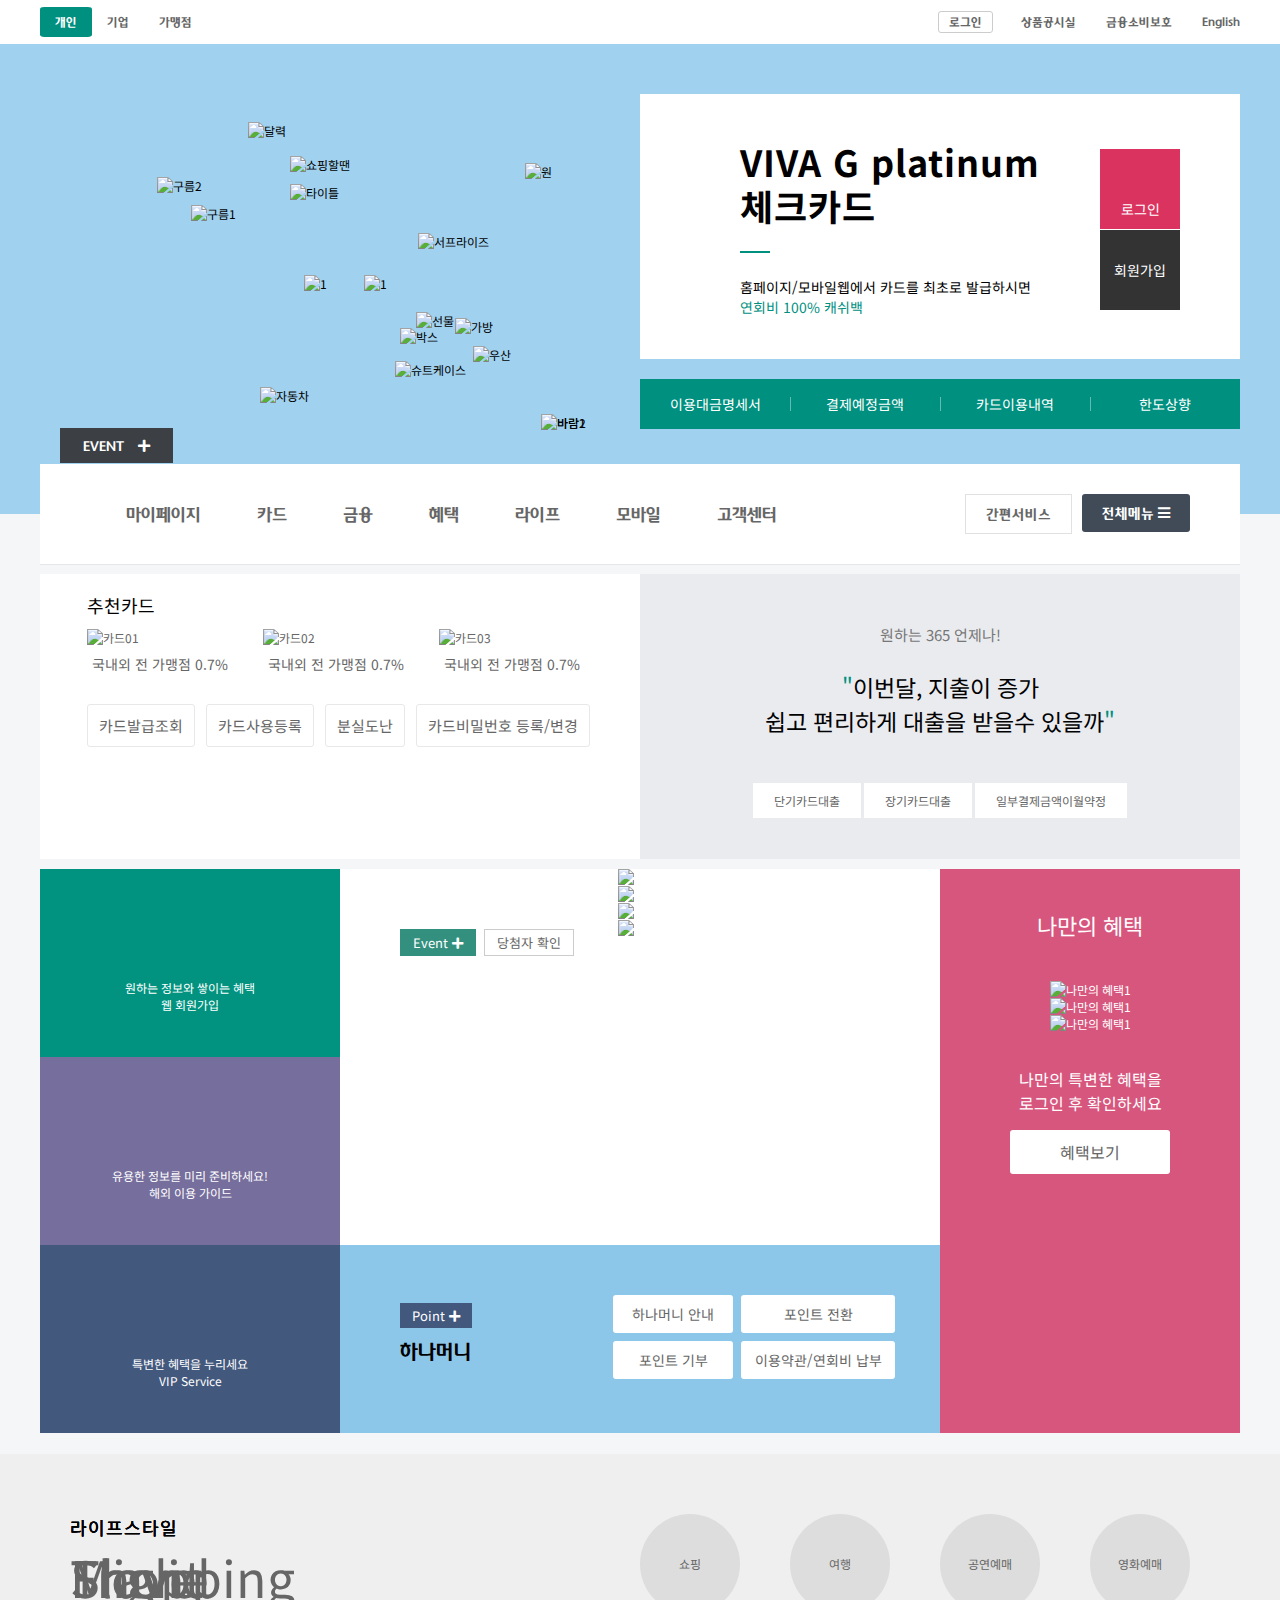
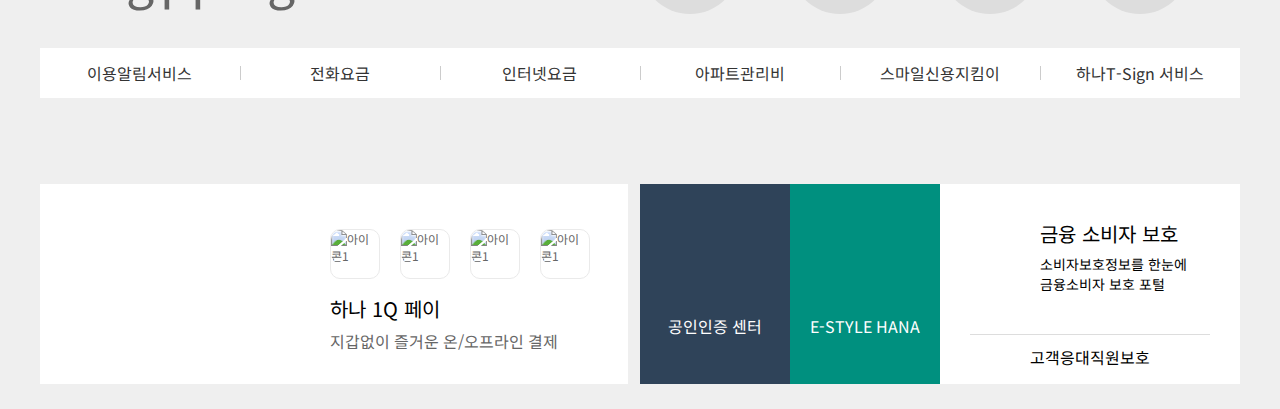
==== index.html @ 8f95d8a0 "Add files via upload" ====
<!DOCTYPE html>
<html lang="ko">

<head>
    <meta charset="UTF-8">
    <meta http-equiv="X-UA-Compatible" content="IE=edge">
    <!-- equiv=equivalent(동등한)
    호환을 어떻게 할 것인가의 내용, ie의 가장 최상버전으로 화면을 보게한다. 
    만약에 크롬이 깔려있다면 크롬브라우저가 웹페이지를 해석해서 보여주라는 의미(크롬엔진을 사용하라는 의미) 
    ie로 열었다 할지라도 껍데기는 ie이고, 알맹이는 chrome이라는 의미
    만약에 chrome이 깔려있지 않다면 ie의 최신(최상의) 버전으로 해석
    요즘 기본적으로 다 적용되어있어서 안적어도 되긴 함 -->
    <meta name="viewport" content="width=device-width, initial-scale=1.0">
    <!-- 이 사이트의 넓이를 디바이스(사용자의 기기)에 맞추되 초기비율을 1(100%)로 한다 -->
    <title>hanacard</title>
    <!-- <link rel="stylesheet" href="css/reset.css"> -->
    <link rel="stylesheet" href="https://cdnjs.cloudflare.com/ajax/libs/slick-carousel/1.8.1/slick.min.css" />
    <!-- slick css -->
    <link rel="stylesheet" href="css/style.css">

    <link rel="stylesheet" href="css/font/stylesheet.css">
    <link href="https://fonts.googleapis.com/css2?family=Noto+Sans+KR:wght@300;400;500;700&display=swap"
        rel="stylesheet">
    <link rel="stylesheet" href="https://cdnjs.cloudflare.com/ajax/libs/font-awesome/5.9.0/css/all.min.css" />
    <!-- 폰트어썸 5.9.0 -->
    <!-- favicon -->
    <link rel="Shour icon" href="img/favicon/favicon-16x16.png">
    <!-- <link rel="apple-touch-icon" sizes="57x57" href="img/favicon/apple-icon-57x57.png">
<link rel="apple-touch-icon" sizes="60x60" href="img/favicon/apple-icon-60x60.png">
<link rel="apple-touch-icon" sizes="72x72" href="img/favicon/apple-icon-72x72.png">
<link rel="apple-touch-icon" sizes="76x76" href="img/favicon/apple-icon-76x76.png">
<link rel="apple-touch-icon" sizes="114x114" href="img/favicon/apple-icon-114x114.png">
<link rel="apple-touch-icon" sizes="120x120" href="img/favicon/apple-icon-120x120.png">
<link rel="apple-touch-icon" sizes="144x144" href="img/favicon/apple-icon-144x144.png">
<link rel="apple-touch-icon" sizes="152x152" href="img/favicon/apple-icon-152x152.png">
<link rel="apple-touch-icon" sizes="180x180" href="img/favicon/apple-icon-180x180.png">
<link rel="icon" type="image/png" sizes="192x192"  href="img/favicon/android-icon-192x192.png">
<link rel="icon" type="image/png" sizes="32x32" href="img/favicon/favicon-32x32.png">
<link rel="icon" type="image/png" sizes="96x96" href="img/favicon/favicon-96x96.png">
<link rel="icon" type="image/png" sizes="16x16" href="img/favicon/favicon-16x16.png">
<link rel="manifest" href="/manifest.json"> -->
    <meta property="og:type" content="website">
    <meta property="og:url" content="http://ruse217.dothome.co.kr/web/hanacard/index.html">
    <meta property="og:title" content="하나카드">
    <meta property="og:description" content="하나카드 사이트 연습하기">
    <meta property="og:image" content="img/favicon/ms-icon-310x310.png">
    <!-- og는 open graph의 약자, 오픈그래프 속성을 이용해서 더 많은 정보를 입력할 수 있다/
                og:type ==>페이지의 유형(웹사이트, 비디오)
                og:type ==>페이지의 이름(제목)
                og:type ==>페이지의 간단한 설명
                og:type ==>페이지 대표 이미지-->
    <meta name="msapplication-TileColor" content="#ffffff">
    <meta name="msapplication-TileImage" content="/ms-icon-144x144.png">
    <meta name="theme-color" content="#ffffff">
    </mata>
</head>

<body>
    <!-- 폰트 저작권 문제 걸리면 복잡해짐, 
        네이버 폰트는 관련문제 조심해서 읽어보기, 구글폰트는 제약 없는 것들만 모아 둠 
        쓸 것들 넣고 아래 링크(<link href="https://fonts.googleapis.com/css2?family=Noto+Sans+KR:wght@300;400;500;700&display=swap" rel="stylesheet">) 복사 후 head에 붙여넣기-->
    <!-- # : id단축키 -->
    <div id="wrap">
        <!-- 헤더가 아이디인 헤더header#header -->
        <header id="header">
            <!-- 나중에 가운데맞춤 할 class -->
            <div class="container">
                <!-- class header만듦 -->
                <div class="header clearfix">
                    <!-- ul>li>a  -->
                    <ul class="list1 clearfix">
                        <li class="green"></li>
                        <!-- 페이지마다 a 태그를 걸어놔야(메뉴에) 탭 칠때마다 넘어갈 수 있음 
                        뭐없으면 href에 #이라도 적어둬야함
                        a태그는 태생부터 파란색에 밑줄(하이퍼링크 처럼)-->
                        <li><a href="#" class="개인">개인</a></li>
                        <li><a href="#">기업</a></li>
                        <li><a href="#">가맹점</a></li>
                    </ul>
                    <ul class="list2">
                        <li class="log"><a href="#">로그인</a></li>
                        <li><a href="#">상품공시실</a></li>
                        <li><a href="#">금융소비보호</a></li>
                        <li><a href="#">English</a></li>
                    </ul>
                </div>
            </div>
        </header> <!-- //header -->

        <div id="banner">
            <div class="container">
                <div class="ban_left">
                    <div class="obj">
                        <!-- div.ob.ob1 -->
                        <div class="ob ob1">
                            <img src="img/ev49_obj_01.png" alt="구름1">
                        </div><!-- //구름1 -->
                        <div class="ob ob2">
                            <img src="img/ev49_obj_02.png" alt="구름2">
                        </div><!-- //구름2 -->
                        <div class="ob ob3">
                            <img src="img/ev49_obj_03.png" alt="달력">
                        </div><!-- //달력 -->
                        <div class="ob ob4">
                            <img src="img/ev43_obj_02.png" alt="쇼핑할땐">
                        </div><!-- //쇼핑할땐 -->
                        <div class="ob ob5">
                            <img src="img/ev43_obj_03.png" alt="타이틀">
                        </div><!-- //타이틀 -->
                        <div class="ob ob6">
                            <img src="img/ev43_obj_04.png" alt="1">
                        </div><!-- //1 -->
                        <div class="ob ob7">
                            <img src="img/ev43_obj_04.png" alt="1">
                        </div><!-- //1 -->
                        <div class="ob ob8">
                            <img src="img/ev49_obj_04.png" alt="우산">
                        </div><!-- //우산 -->
                        <div class="ob ob9">
                            <img src="img/ev49_obj_05.png" alt="슈트케이스">
                        </div><!-- //슈트케이스 -->
                        <div class="ob ob10">
                            <img src="img/ev49_obj_06.png" alt="자동차">
                        </div><!-- //자동차-->
                        <div class="ob ob11">
                            <img src="img/ev49_obj_07.png" alt="선물">
                        </div><!-- //선물 -->
                        <div class="ob ob12">
                            <img src="img/ev49_obj_08.png" alt="박스">
                        </div><!-- //박스 -->
                        <div class="ob ob13">
                            <img src="img/ev49_obj_09.png" alt="가방">
                        </div><!-- //가방-->
                        <div class="ob ob14">
                            <img src="img/ev49_obj_10.png" alt="바람1">
                        </div><!-- //바람1-->
                        <div class="ob ob15">
                            <img src="img/ev49_obj_11.png" alt="바람2">
                        </div><!-- //바람-->
                        <div class="ob ob16">
                            <img src="img/ev49_obj_12.png" alt="원">
                        </div><!-- //원-->
                        <div class="ob ob17">
                            <img src="img/ev49_obj_13.png" alt="서프라이즈">
                        </div><!-- //서프라이즈-->


                    </div>
                </div><!-- //ban_left -->
                <div class="ban_right">
                    <div class="br_tit">
                        <h3>VIVA G platinum<br>체크카드</h3>
                        <!-- p태크 파라그래프, 문장을 적을 떄 사용 블럭요소-->
                        <p>홈페이지/모바일웹에서 카드를 최초로 발급하시면<br>
                            <strong>연회비 100% 캐쉬백</strong>
                        </p>
                        <div class="login_btn">
                            <ul>
                                <li class="lb1"><a href="#">로그인</a></li>
                                <li class="lb2"><a href="#">회원가입</a></li>
                            </ul>
                        </div>
                    </div><!-- //br_tit -->
                    <div class="br_btn">
                        <ul>
                            <li><a href="#">이용대금명세서</a></li>
                            <li><a href="#">결제예정금액</a></li>
                            <li><a href="#">카드이용내역</a></li>
                            <li><a href="#">한도상향</a></li>
                        </ul>
                    </div>
                </div><!-- //ban_right -->

            </div>
        </div> <!-- banner -->
        <div id="contents">
            <div id="cont1">
                <div class="container">
                    <nav id="nav">
                        <!-- 메인메뉴, gnb nav에서눌러도 변하지 않는 제목-->
                        <ul class="gnb">
                            <li><a href="#">마이페이지</a></li>
                            <li><a href="#">카드</a></li>
                            <li><a href="#">금융</a></li>
                            <li><a href="#">혜택</a></li>
                            <li><a href="#">라이프</a></li>
                            <li><a href="#">모바일</a></li>
                            <li><a href="#">고객센터</a></li>
                        </ul>
                        <ul class="gnb_right">
                            <li class="gr1"><a href="#">간편서비스</a></li>
                            <!-- 옆에 줄세개 있어서 햄버거메뉴, 삼단메뉴라고 함 -->
                            <li class="gr2"><a href="#">전체메뉴 <i class="fas fa-bars"></i><!-- 햄버거바 넣음 --></a></li>
                        </ul>
                        <a href="#" class="gnb_search">
                            <span class="ir">통합검색</span>
                            <i class="ir">레이어팝업 열림</i>
                        </a>
                        <a href="#" class="gnb_event">
                            Event <i class="fas fa-plus"></i>
                        </a>
                    </nav><!-- //nav -->

                    <div id="card" class="clearfix">
                        <div class="card_img">
                            <h4>추천카드</h4>
                            <div class="card_banner">
                                <ul class="clearfix">
                                    <!-- a태그가 있어야 링크를 걸 수 있음 -->
                                    <li><a href="#">
                                            <img src="img/card01.png" alt="카드01">
                                            <em>국내외 전 가맹점 0.7%</em>
                                        </a>
                                    </li>
                                    <li><a href="#">
                                            <img src="img/card02.png" alt="카드02">
                                            <em>국내외 전 가맹점 0.7%</em>
                                        </a>
                                    </li>
                                    <li><a href="#">
                                            <img src="img/card03.png" alt="카드03">
                                            <em>국내외 전 가맹점 0.7%</em>
                                        </a>
                                    </li>
                                </ul>
                            </div> <!-- //card_banner -->
                            <div class="card_link">
                                <ul class="clearfix">
                                    <li><a href="#">카드발급조회</a></li>
                                    <li><a href="#">카드사용등록</a></li>
                                    <li><a href="#">분실도난</a></li>
                                    <li><a href="#">카드비밀번호 등록/변경</a></li>
                                </ul>
                            </div><!-- //card_link -->
                            <a href="#" class="cardmore-btn ir">추천카드더보기</a>
                            <!-- ir 장애인 접근성
                                옛날엔 버튼 태그 이용했으나 요즘은 a테그로 만듦 -->
                        </div><!-- card_img -->
                        <div class="card_desc">
                            <!-- dl, 설명하는 태그 
                            dl>dt+dd +는 형제라는 뜻-->
                            <dl>
                                <dt>원하는 365 언제나!</dt>
                                <dd class="cd1">이번달, 지출이 증가<br>쉽고 편리하게 대출을 받을수 있을까</dd>
                                <dd class="cd2">
                                    <ul>
                                        <li><a href="#">단기카드대출</a></li>
                                        <li><a href="#">장기카드대출</a></li>
                                        <li><a href="#">일부결제금액이월약정</a></li>
                                    </ul>
                                </dd>
                            </dl>
                        </div><!-- card_desc -->
                    </div><!-- //card -->
                    <div id="event" class="clearfix">
                        <div class="event_box1">
                            <div class="eb_banner1">
                                <p class="eb_desc">원하는 정보와 쌓이는 혜택</p>
                                <h4 class="eb_tit">웹 회원가입</h4>
                            </div><!-- //eb_banner1 -->
                            <div class="eb_banner2">
                                <p class="eb_desc">유용한 정보를 미리 준비하세요!</p>
                                <h4 class="eb_tit">해외 이용 가이드</h4>
                            </div><!-- //eb_banner2 -->
                            <div class="eb_banner3">
                                <p class="eb_desc">특변한 혜택을 누리세요</p>
                                <h4 class="eb_tit">VIP Service</h4>
                            </div><!-- //eb_banner3 -->
                        </div><!-- //event_box1 -->
                        <div class="event_box2">
                            <div class="eb_banner4">
                                <div class="eb_icon">
                                    <ul>
                                        <li class="ei1"><a href="#" title="새창열기">
                                                Event <i class="fas fa-plus"></i>
                                            </a></li>
                                        <li class="ei2"><a href="#" title="새창열림">
                                                당첨자 확인
                                            </a></li>
                                    </ul>
                                </div><!-- //eb_icon -->
                                <div class="eb_slider">
                                    <div class="eb_slider_list">

                                        <div>
                                            <img src="https://www.hanacard.co.kr/ATTACH/NEW_HOMEPAGE/images/banner/carousel/img_mc_event_6596.png
                                                " class="img_alt" alt="img1">
                                        </div>
                                        <!--c1  -->
                                        <div>
                                            <img src="https://www.hanacard.co.kr/ATTACH/NEW_HOMEPAGE/images/banner/carousel/img_mc_event_6537.png
                                                " class="img_alt" alt="img2">
                                        </div>
                                        <!--c2  -->
                                        <div>
                                            <img src="https://www.hanacard.co.kr/ATTACH/NEW_HOMEPAGE/images/banner/carousel/img_mc_event97.jpg

                                                " class="img_alt" alt="img3">
                                        </div>
                                        <!--c3  -->
                                        <div>
                                            <img src="https://www.hanacard.co.kr/ATTACH/NEW_HOMEPAGE/images/banner/carousel/img_mc_event_6243.png
                                                " class="img_alt" alt="img4">
                                        </div>
                                        <!--c4  -->

                                    </div><!-- //eb_slider_list -->
                                    <div class="page_act on">
                                        <a href="#" class="btn_stop">배너정지</a>
                                        <a href="#" class="btn_play">배너재생</a>
                                    </div><!-- //page_act -->
                                </div><!-- //eb_slider -->
                            </div><!-- //eb_banner4-->
                            <div class="eb_banner5">
                                <h4>하나머니</h4>
                                <ul class="money clearfix">
                                    <li class="w100"><a href="#">하나머니 안내</a></li>
                                    <li><a href="#">포인트 전환</a></li>
                                    <li class="w100"><a href="#">포인트 기부</a></li>
                                    <li><a href="#">이용약관/연회비 납부</a></li>
                                </ul>
                                <a href="#" class="point" title="새창열림">
                                    Point <i class="fas fa-plus"></i>
                                </a>
                            </div><!-- //eb_banner5 -->
                        </div><!-- //event_box2 -->
                        <div class="event_box3">
                            <h4>나만의 혜택</h4>
                            <div class="eb_slider2">
                                <div class="card">
                                    <div>
                                        <img src="img/img_mc05_banner01.png" alt="나만의 혜택1">
                                        <!-- alt 이미지가 깨지거나 음성기능 이용 시 불러오는 것 -->
                                    </div>
                                    <div>
                                        <img src="img/img_mc05_banner02.png" alt="나만의 혜택1">
                                        <!-- alt 이미지가 깨지거나 음성기능 이용 시 불러오는 것 -->
                                    </div>
                                    <div>
                                        <img src="img/img_mc05_banner03.png" alt="나만의 혜택1">
                                        <!-- alt 이미지가 깨지거나 음성기능 이용 시 불러오는 것 -->
                                    </div>

                                </div><!-- //card -->
                                <div class="pagn_act on">
                                    <a href="#" class="btn_play">배너재생</a>
                                    <a href="#" class="btn_stop">배너정지</a>

                                </div><!-- //pagn_act -->
                                <p>나만의 특변한 혜택을 <br>
                                    로그인 후 확인하세요</p>
                                <a href="#" class="es2_btn">혜택보기</a>
                            </div><!-- //eb_slider2 -->
                        </div><!-- //event_box3 -->

                    </div><!-- //event -->
                </div>


            </div><!-- //cont1 -->
            <div id="cont2">
                <div class="container">
                    <div id="life" class="clearfix">
                        <div class="life_menu">
                            <ul>
                                <li><a href="#">쇼핑</a></li>
                                <li><a href="#">여행</a></li>
                                <li><a href="#">공연예매</a></li>
                                <li><a href="#">영화예매</a></li>
                            </ul>
                        </div><!-- //life_menu -->
                        <ul class="life_style">
                            <li>
                                <div class="text">
                                    <a href="#"><em>라이프스타일</em>
                                        Shopping</a>
                                </div>
                            </li>
                            <li>
                                <div class="text">
                                    <a href="#"><em>라이프스타일</em>
                                        Travel</a>
                                </div>
                            </li>
                            <li>
                                <div class="text">
                                    <a href="#"><em>라이프스타일</em>
                                        Flight</a>
                                </div>
                            </li>
                            <li>
                                <div class="text">
                                    <a href="#"><em>라이프스타일</em>
                                        Movie</a>
                                </div>
                            </li>
                        </ul><!-- //life_style -->
                        <div class="life_btn clearfix">
                            <ul>
                                <li><a href="#">이용알림서비스</a></li>
                                <li><a href="#">전화요금</a></li>
                                <li><a href="#">인터넷요금</a></li>
                                <li><a href="#">아파트관리비</a></li>
                                <li><a href="#">스마일신용지킴이</a></li>
                                <li><a href="#">하나T-Sign 서비스</a></li>
                            </ul>
                        </div><!-- //life_btn -->
                    </div><!-- //life -->
                    <div id="app" class="clearfix">
                        <div class="app_left">
                            <ul class="clearfix">
                                <li><a href="#"><img src="img/mc_service_banner01_btn01.jpg" alt="아이콘1"></a></li>
                                <li><a href="#"><img src="img/mc_service_banner01_btn02.jpg" alt="아이콘1"></a></li>
                                <li><a href="#"><img src="img/mc_service_banner01_btn03.jpg" alt="아이콘1"></a></li>
                                <li><a href="#"><img src="img/mc_service_banner01_btn04.jpg" alt="아이콘1"></a></li>
                            </ul>
                            <div class="al_text">
                                <div><a href="#">
                                    <strong>하나 1Q 페이</strong>
                                    지갑없이 즐거운 온/오프라인 결제
                                </a></div>
                            </div>
                        </div><!-- //app_left -->
                        <div class="app_right clearfix">
                            <div class="ar_ban1">공인인증 센터</div>
                            <div class="ar_ban2">E-STYLE HANA</div>
                            <div class="ar_ban3">
                                <div class="ban3_text">
                                    <h5>금융 소비자 보호</h5>
                                    소비자보호정보를 한눈에 금융소비자 보호 포털
                                </div>
                                <div class="ban3_slider">
                                    고객응대직원보호
                                </div>
                            </div>
                        </div><!-- //app_right -->
                    </div><!-- //app -->
                </div>
            </div><!-- //cont2 -->
        </div><!-- //contents -->
    </div>


    <script src="https://code.jquery.com/jquery-1.12.4.min.js"></script> <!-- code jquery -->
    <script src="https://code.jquery.com/ui/1.13.2/jquery-ui.js"></script>
    <script src="https://cdnjs.cloudflare.com/ajax/libs/slick-carousel/1.8.1/slick.min.js"></script><!-- 슬릭cdn -->
    <script>
        $(document).ready(function () {
            $('.eb_slider_list').slick({
                arrows: false,
                dots: true,
                autoplay: true,
                pauseOnHover: false //마우스가 진입하면 멈추는 기능 안됨
            });
        });
    </script>

    <script>
        let box = document.querySelector('.gnb_event'); // 요소 선택
        let event_bottom = (box.getBoundingClientRect().bottom);

        document.addEventListener('scroll', function () {
            event_bottom = (box.getBoundingClientRect().top);
            //  console.log(event_bottom);
            if (event_bottom < (-35)) {
                $('nav#nav').addClass('active');
            } else {
                $('nav#nav').removeClass('active');
            }
        }); /* 스크롤 내릴 시 active 클래스 추가하여 nav고정 */
    </script>
    <script>
        //재생/정지버튼
        $('.page_act .btn_stop').click(function (e) {
            e.preventDefault(); //기본속성을 막는다, 페이지 누르면 위로 튕기는 현상
            if ($('.eb_banner4 .page_act').hasClass('on')) {
                //hasClass 클래스명이 있는가?
                $('.page_act').removeClass('on')
                //on class를 지워라
                $('.eb_slider_list').slick('slickPause');
            }
            $('.page_act .btn_play').click(function (e) {
                e.preventDefault();
                $('.page_act').addClass('on')
                $('.eb_slider_list').slick('slickPlay');
            });


        });
    </script>
    <script>
        $(document).ready(function () {
            $('.card').slick({
                arrows: false,
                dots: true,
                autoplay: true,
                pauseOnHover: false
            });
        });

        $('.pagn_act .btn_stop').click(function (e) {
            e.preventDefault(); /* 자동완성 옆에 (method)뜨면 옆에 괄호 */
            if ($('.event_box3 .pagn_act').hasClass('on')) {
                $('.event_box3 .pagn_act').removeClass('on');
                $('.card').slick('slickPause');
            }


        });
        $('.pagn_act .btn_play').click(function (e) {
            e.preventDefault();
            $('.event_box3 .pagn_act').addClass('on');
            $('.card').slick('slickPlay');
        });


        //life 버튼
        var tab = $('.life_menu ul li'),
            menu = $('.life_style li');

        tab.mouseover(function () {
            var target = $(this);
            var index = target.index();
            console.log(index);
            //display:none 관련은 애니메이션이 안걸림, 시간...
            menu.css({
                opacity: 0
            });
            menu.eq(index).css({
                opacity: 1
            })
        });
    </script>
</body>

</html>
---- css/style.css ----
@charset "UTF-8";
@import url(reset.css);

/* @import url('https://fonts.googleapis.com/css2?family=Noto+Sans+KR:wght@300&display=swap');
</style> */
/* 리셋을 스타일에 연결할 수 있음 */

/* 전체 레이아웃 */
#weap {}

#header {
    background-color: #fff;
}

/* absolute시켜서 높이값 줘야함 */
#banner {
    background-color: #a0d1ee;
    height: 470px;
}

#contents {}

/* #contents layout */
#cont1 {
    background-color: #f5f6f8;
    height: 940px;
}

#cont2 {
    background-color: #efefef;
    height: 555px;
}

.container {
    width: 1200px;
    margin: 0 auto;
    position: relative;
}

.clearfix:after {
    content: "";
    display: block;
    clear: both;
}

/* header */
.header {
    /* 아래쪽 css 붙어넣기 */
    font-family: 'Hana B';
}

.header ul {}

.header ul li {
    margin: 7px 0;
    /* background: bg-color bg-image position/bg-size bg-repeat 
    bg-origin bg-clip bg-attachment initial|inherit;
    background: color image repeat position;
    메뉴의 막대, 위치조정까지 */
    background: url(../img/bar1.gif) no-repeat 0 8px;
}

.header ul li a {
    /* a태그는 인라인요소 인라인요소는 padding상하가 적용이 안됨 */
    padding: 8px 15px;
    display: block;
}

.header ul.list1 {
    float: left;
}

.header ul.list1 li {
    float: left;
}

/* 형제중 몇번쨰, 같은 li 중에 2번째 */
.header ul.list1 li:nth-child(2) {
    background: none;
}

.header ul.list1 li a {}

.header ul.list1 li.green a {
    background: #00907f;
    color: white;
    border-radius: 3px;
}

.header ul.list2 {
    float: right;
}

.header ul.list2 li {
    float: left;
}

/* 리스트의 막내를 부르는 법 그 안의 a 태그에*/
.header ul.list2 li:last-child a {
    padding-right: 0;
}

.header ul.list2 li.log {
    background: none;
    margin: 11px 0;
    margin-right: 13px;
}

.header ul.list2 li.log a {
    border: 1px solid #ccc;
    border-radius: 3px;
    padding: 3px 10px;
}

ul {
    list-style: none;
    margin: 0;
    padding: 0;
}


.개인 {
    background-color: #00907F;
    padding: 5px 10px;
    border-radius: 8%;
}

.개인:link,
.개인:visited,
.개인:hover,
.개인:active {
    color: white;
}

.contaner {
    height: 500px;
}

.ban_right {
    position: absolute;
    right: 0;
    width: 600px;
    top: 50px;
}

.ban_right .br_tit {
    background: #fff;
    height: 160px;
    padding: 45px 0 60px 100px;
}

.ban_right .br_tit h3 {
    font-size: 36px;
    font-weight: 700;
    line-height: 44px;
    letter-spacing: 1px;
}

.ban_right .br_tit p {
    position: relative;
    padding-top: 50px;
    font-size: 14px;
}

.ban_right .br_tit p:before {
    content: "";
    position: absolute;
    width: 30px;
    height: 2px;
    background: #00907f;
    top: 24px;
    left: 0;
}

.ban_right .br_tit p strong {
    color: #00907f;
}

.ban_right .login_btn {
    position: absolute;
    right: 60px;
    top: 55px;
}

.ban_right .login_btn ul {}

.ban_right .login_btn ul li {
    margin-bottom: 1px;
}

.ban_right .login_btn ul li a {
    /* 인라인요소는 공간에 대한 개념없음
    자식의 공간만 차지 */
    display: block;
    width: 80px;
    height: 80px;
    background: #ccc;
    text-align: center;
    /* 내 영역아래 요소중에서 인라인 요소가 있거든 가운데 정렬하라 
    블럭요소에 적어야한다*/
    font-size: 14px;
    color: white;
}

/* 아래쪽이 강하게 적용되지만 경로가 구체적이면 더 강함  */
.ban_right .login_btn ul li.lb1 a {
    background: #db3360 url(../img/ico_login.png) no-repeat center 18px;
    padding-top: 50px;
    box-sizing: border-box;
    transition: 0.3s;
    /* x축 y축 */
}

/* bgc가 아닌 background로 잡으면 위에 설정된 것 다 사라짐 */
.ban_right .login_btn ul li.lb1 a:hover {
    background-color: #c4204c;
}

.ban_right .login_btn ul li.lb2 a {
    background: #333 center 18px;
    line-height: 80px;
    transition: 0.3s;
}

/* bgc가 아닌 background로 잡으면 위에 설정된 것 다 사라짐 */
.ban_right .login_btn ul li.lb2 a:hover {
    background-color: #3c3f44
}

.ban_right .br_btn {
    background-color: #00907f;
    /* 높이 없으면 부모 꺠짐 */
    height: 50px;
    margin: 20px 0;
}

.ban_right .br_btn ul {}

.ban_right .br_btn ul li {
    float: left;
    width: 25%;
    text-align: center;
    font-size: 14px;
    line-height: 50px;
    /* 행간 50px, 중간으로 옴 */
    position: relative;
}

.ban_right .br_btn ul li:before {
    content: "";
    position: absolute;
    /* 공간으로 인식하지 않게 */
    left: 0;
    top: 18px;
    width: 1px;
    height: 14px;
    background-color: #62bdb1;
}

/* 이용대금 명세서 등 옆의 줄 만들어주기/ 앞에 줄하나 삐져나옴 */
.ban_right .br_btn ul li:first-child:before {
    /* background: none; */
    width: 0;
    height: 0;
}

.ban_right .br_btn ul li a {
    color: #fff;
}

/*banner*/
.ban_left {}

.ban_left .ob {
    position: absolute;
}

.ban_left .ob.ob1 {
    left: 151px;
    top: 161px;
    animation: gulum 3s infinite linear;
    /* +both */
}

.ban_left .ob.ob2 {
    left: 117px;
    top: 133px;
    animation: gulum 3s 0.6s
        /* 약간 어긋나게 만들 수 있음 */
        infinite linear;
}

.ban_left .ob.ob3 {
    left: 208px;
    top: 78px;
    animation: down 0.5s both
        /* 처음에 위에있다가 떨어지길 원함 
    애니메이션이 끝날때 애니메이션이 시작되는 지점으로 돌아가는것-backwards*/
        /* 애니메이션이 끝날때 끝나는 지점을 유지하는 것-foewards*/
        /* backwards와 forwards를 둘다 적용*/
    ;
}

.ban_left .ob.ob4 {
    left: 250px;
    top: 112px;
    animation: left 0.5s 0.7s both;
    /* 0.5초동안 0.7초 기다렸다 나오기 */
}

.ban_left .ob.ob5 {
    left: 250px;
    top: 140px;
    animation: left 0.5s 0.9s both;
}

.ban_left .ob.ob6 {
    left: 264px;
    top: 231px;
    animation: down-long 0.5s 0.7s both;
}

.ban_left .ob.ob7 {
    left: 324px;
    top: 231px;
    animation: down-long 0.5s 0.9s both;
}

.ban_left .ob.ob8 {
    left: 433px;
    top: 302px;
    animation: tr 0.3s 2.8s both
        /* 처음시작할 땐 opcity:0 안보이게 */
    ;
}

.ban_left .ob.ob9 {
    left: 355px;
    top: 317px;
    animation: down-small 0.3s 2.7s both;
}

.ban_left .ob.ob10 {
    left: 220px;
    top: 343px;
    animation: left-b 0.6s 1.8s both;
}

.ban_left .ob.ob11 {
    left: 376px;
    top: 268px;
    animation: down-small 0.3s 2.9s both;
}

.ban_left .ob.ob12 {
    left: 360px;
    top: 284px;
    animation: down-small 0.3s 3s both;
}

.ban_left .ob.ob13 {
    left: 415px;
    top: 274px;
    animation: down-small 0.3s 3.2s both;
}

.ban_left .ob.ob14 {
    left: 501px;
    top: 370px;
    animation: scale 2s 3.4s both infinite;
    transform-origin: left top
        /* 트랜스폼의 방향 변경, 가운데->왼쪽탑 */
    ;
}

.ban_left .ob.ob15 {
    left: 501px;
    top: 370px;
    animation: scale 2s 3.3s both infinite;
    transform-origin: left top;
}

.ban_left .ob.ob16 {
    left: 485px;
    top: 119px;
    animation: rotate 3s linear
        /* 처음과 끝 속도 동일 */
        infinite
        /* 무한반복 */
    ;
}

.ban_left .ob.ob17 {
    left: 378px;
    top: 189px;
    animation: scale 3s 4s both;
    transform-origin: left top;
}

@keyframes gulum {

    /* 3초동안 어떤 일을 하는 애니를 만든다 */
    0% {
        transform: translateX(-10px);
    }

    /* 0초 */
    /* 20%{transform: translateX(0px);} */
    50% {
        transform: translateX(10px);
    }

    /* 75%{transform: translateX(0px);} */
    100% {
        transform: translateX(-10px);
    }

    /* 3초 */
}

@keyframes down {
    0% {
        transform: translateY(-300px);
        opacity: 0;
    }

    100% {
        transform: translateY(0);
        opacity: 1;
    }
}

@keyframes left {
    0% {
        transform: translateX(500px);
        opacity: 0;
    }

    100% {
        transform: translateX(0);
        opacity: 1;
    }
}

@keyframes down-long {
    0% {
        transform: translateY(-500px);
        opacity: 0;
    }

    50% {
        transform: translateY(30px);
        opacity: 1;
    }

    100% {
        transform: translateY(0);
        opacity: 1;
    }
}

@keyframes tr {
    0% {
        transform: translate(110px, -100px)
            /* (x,y) */
        ;
        opacity: 0;
    }

    100% {
        transform: translate(0, -0);
        opacity: 1;
    }
}

@keyframes down-small {
    0% {
        transform: translateY(-100px);
        opacity: 0;
    }

    100% {
        transform: translateY(0);
        opacity: 1;
    }
}

@keyframes left-b {
    0% {
        transform: translateX(500px);
        opacity: 0;
    }

    85% {
        transform: translateX(-180px);
        opacity: 1;
    }

    100% {
        transform: translateX(0);
        opacity: 1;
    }
}

@keyframes rotate {
    0% {
        transform: rotate(0deg);
    }

    100% {
        transform: rotate(359deg);
    }
}

@keyframes scale {

    /* 미미하게커짐 */
    0% {
        transform: scale(0);
        opacity: 0;
    }

    10% {
        transform: scale(1);
        opacity: 1;
    }

    100% {
        transform: scale(1);
        opacity: 1;
    }
}

/* nav */
#nav {
    background-color: white;
    /* nav영역만 흰색 */
    font-family: 'Hana B';
    padding: 30px 0;
    border-bottom: 1px solid #e6e6e6;
    position: absolute;
    top: -50px;
    left: 0;
    width: 100%;
    /* 넓이 줘야 실행됨 container에 매달림 */
}

#nav .gnb {
    padding-left: 60px;
    /* 마이페이지 옆 60px띄움 */
}

#nav .gnb li {
    display: inline;
    padding: 10px;
    /* 인라인요소는 패딩 위쪽 적용 안됨
    float대신 인라인요소로 변경해도 옆으로 정렬 가능 
    하지만 인라인 요소는 폰트에 따라 크기 다르고, 알 수 없는 공간오차가 있음
    1px 2px정도의 오차는 상관이 없을 땐 display:inline사용해도 됨
    빈틈없이 딱 맞춰야 하는 경우 float사용하는것이 좋음*/
}

#nav .gnb li a {
    display: inline-block;
    /* 인라인요소는 공간을 만들지 못한다. 자식의 넓이만 잡는다
    display: inline-block; 내 부모가 인라인일때 인라인+블록 요소 적용시킬 수 있음 
    기본적으로 인라인처럼 옆으로 정렬되면서 넓이 마진 패딩도 적용가능*/
    padding: 10px 16px;
    transition: 0.3s;
    font-size: 17px;
}

#nav .gnb li a:hover {
    background-color: #00907f;
    color: #fff;
    border-radius: 3px;
}

#nav .gnb_right {
    position: absolute;
    /* 부모가 앱솔루트,fixed이면 안깨짐, 연과같은 상태여서 성질이 다름 */
    right: 50px;
    top: 30px;
}

#nav .gnb_right li {
    float: left;
}

#nav .gnb_right li a {
    display: block;
    padding: 11px 20px;
    font-size: 14px;
}

#nav .gnb_right li.gr1 a {
    border: 1px solid #e1e1e1;
}

#nav .gnb_right li.gr1 {
    margin-right: 10px;
}

#nav .gnb_right li.gr2 a {
    background-color: #404b57;
    border-radius: 3px;
    color: white;
}

#nav .gnb_search {
    position: absolute;
    width: 50px;
    height: 50px;
    right: 290px;
    top: 25px;
    background: url(../img/gnb_search.png) no-repeat;
}

#nav .gnb_search i {}

#nav .gnb_event {
    position: absolute;
    left: 20px;
    top: -36px;
    background: #3c3f44;
    color: #fff;
    text-transform: uppercase;
    font-size: 14px;
    line-height: 30px;
    padding: 3px 23px 2px;
}

#nav .gnb_event i {
    padding-left: 10px;
}

/* card */
#card {
    padding-top: 60px;
}

#card .card_img {
    float: left;
    width: 50%;
    background-color: #fff;
    height: 285px;
}

/* //////////////////////////////////////// */
#card .card_desc {
    float: left;
    width: 50%;
    background-color: #eaebef;
    height: 285px;
}

/* card_desc */
#card .card_desc {
    text-align: center;
    padding-top: 50px;
    box-sizing: border-box;
}

#card .card_desc dl {}

#card .card_desc dl dt {
    font-size: 15px;
    color: #777;
}

#card .card_desc dl dd {}

#card .card_desc dl dd.cd1 {
    font-size: 23px;
    margin: 25px 0 45px;
}

/* 글씨에 따옴표 추가 */
#card .card_desc dl dd.cd1:before,
#card .card_desc dl dd.cd1::after {
    content: '"';
    color: #00907F;
}

#card .card_desc dl dd.cd2 {}

#card .card_desc dl dd.cd2 ul {}

#card .card_desc dl dd.cd2 ul li {
    display: inline;
}

#card .card_desc dl dd.cd2 ul li a {
    display: inline-block;
    padding: 8px 20px;
    border: 1px solid #fff;
    background: #fff;
    /* hover효과 주기 위해 선과 백그라운드 둘다 같은색 줌 
    미리 주지 않으면 없던 선이 생기며 배열이 계속 변함    */
    transition: 0.3s;
}

#card .card_desc dl dd.cd2 ul li a:hover {
    border: 1px solid #bbb;
}



/* card_img */
#card .card_img {
    /* 위#card .card_img의 백그라운드에 적용된거랑 같음 */
    padding: 18px 47px 0;
    box-sizing: border-box;
}

#card .card_img h4 {
    font-size: 18px;
    color: black;
    margin-bottom: 11px;
    /* 추천카드 글자 공간 띄움 */
}

#card .card_img .card_banner {}

#card .card_img .card_banner ul {}

#card .card_img .card_banner ul li {
    float: left;
    width: 146px;
    /* 현재 부모가  */
    margin-left: 30px;
}

#card .card_img .card_banner ul li:first-child {
    margin-left: 0;
}

#card .card_img .card_banner ul li a {
    text-align: center;
}

#card .card_img .card_banner ul li a img {
    width: 100%;
}


#card .card_img .card_banner ul li a em {
    font-size: 14px;
    padding-top: 8px;
    display: block;
}

/* 주석을 잘 달아줘야 헷갈리지 않음
개발자모드에서 잡았을 때 (취소선)뜨면 경로는 있는것, 
아예 안보이면 경로의 문제 계속 위로 올라가면 잡힘 */

#card .card_img .card_link {
    margin-top: 30px;
}

#card .card_img .card_link ul {}

#card .card_img .card_link ul li {
    float: left;
    margin-left: 11px;
}

#card .card_img .card_link ul li:first-child {
    margin-left: 0;
}

#card .card_img .card_link ul li a {
    display: block;
    padding: 10px 11px;
    border: 1px solid #e8e8e8;
    border-radius: 3px;
    /* 버튼을 만들땐 버튼안의 텍스트를 무조건 블럭으로 만들어 줘야함
    이유는 글자가 아닌 블럭을 눌렀을 때 링크로 접속할 수 있게 하기 위함 
    display:block*/
    font-size: 15px;
    transition: 0.3s;
}

#card .card_img .card_link ul li a:hover {
    border-color: #666;
    color: #00907F;
}

#card .card_img .cardmore-btn {
    position: absolute;
    left: 599px;
    top: 128px;
    height: 151px;
    width: 40px;
    background: url(../img/btn_card_v01.png) no-repeat;
}


/* //////////////// */
/* event */
#event {
    text-align: center;
    color: #fff;
    padding-top: 10px;
}

#event>div {
    float: left;
}

/* event_box1 */
.event_box1 {
    text-align: center;
}

.event_box1 .event_desc {
    font-size: 16px;
    font-weight: 300;
}

.event_box1 .event_tit {
    font-style: 20px;
}

.event_box1>div {
    width: 300px;
    height: 188px;
    box-sizing: border-box;
    padding-top: 110px;
}

.event_box1 .eb_banner1 {
    background: #01937f url(../img/event_icon1.png) no-repeat center 25px;
}

.event_box1 .eb_banner2 {
    background: #766e9c url(../img/event_icon2.png) no-repeat center 25px;
}

.event_box1 .eb_banner3 {
    background: #43587d url(../img/event_icon3.png) no-repeat center 25px;
}

/* event_box2 */
.event_box2 {}

.event_box2 .eb_banner4 {
    position: relative;
    width: 600px;
    height: 376px;
    background: #fff;
}

.event_box2 .eb_banner4 .eb_icon {
    position: absolute;
    left: 60px;
    top: 60px;
    z-index: 20;
}

/* icon이 될 글자들 떼서 왼쪽위에 붙임, 기준은 relative된 부모 */


.event_box2 .eb_banner4 .eb_icon ul {}

.event_box2 .eb_banner4 .eb_icon ul li {
    float: left;
}

.event_box2 .eb_banner4 .eb_icon ul li a {
    font-size: 13px;
    display: block;
    padding: 3px 12px;
}

.event_box2 .eb_banner4 .eb_icon ul li.ei1 {
    margin-right: 8px;
}

.event_box2 .eb_banner4 .eb_icon ul li.ei1 a {
    background: #33907f;
    color: #fff;
    border: 1px solid #33907f;
    transition: 0.3s;
}

.event_box2 .eb_banner4 .eb_icon ul li.ei1 a:hover {
    background-color: #007668;
    border-color: #007668;
}

.event_box2 .eb_banner4 .eb_icon ul li.ei2 {}

.event_box2 .eb_banner4 .eb_icon ul li.ei2 a {
    border: 1px solid #ccc;
    transition: 0.3s;
}

.event_box2 .eb_banner4 .eb_icon ul li.ei2 a:hover {
    border-color: #000;
    color: #000;
}

.eb_slider_list {
    position: relative;
}

.eb_slider_list .slick-dots {
    position: absolute;
    right: 50px;
    top: 50px;
}

.eb_slider_list .slick-dots ul {}

.eb_slider_list .slick-dots li {
    display: inline;
    margin-right: 10px;
}

.eb_slider_list .slick-dots li button {
    font-size: 0;
    line-height: 0;
    border: none;
    width: 8px;
    height: 8px;
    background: rgba(0, 0, 0, 0.3);
    border-radius: 50%;
    cursor: pointer;
    transition: 0.3s;
}

.eb_slider_list .slick-dots li.slick-active button {
    background: #d75272
}

.event_box2 .eb_banner4 .page_act {
    font-size: 0;
    position: absolute;
    right: 132px;
    top: 60px;
    width: 8px;
    height: 8px;
}

.event_box2 .eb_banner4 .page_act .btn_stop {
    display: none;
    background: url(../img/btn_banner_stop.png) no-repeat;
    width: 8px;
    height: 8px;
}

.event_box2 .eb_banner4 .page_act .btn_play {
    display: block;
    background: url(../img/btn_banner_play.png) no-repeat;
    width: 8px;
    height: 8px;
}

.event_box2 .eb_banner4 .page_act.on .btn_stop {
    display: block;
}

.event_box2 .eb_banner4 .page_act.on .btn_play {
    display: none;
}

/* banner5 */
.eb_banner5 {
    position: relative;
    width: 600px;
    height: 188px;
    background: #8cc7e9 url(../img/event_icon4.png) no-repeat 153px 62px;
}

.eb_banner5 h4 {
    position: absolute;
    font-family: 'Hana B';
    color: #000;
    font-size: 20px;
    left: 60px;
    top: 95px;
}

.eb_banner5 .money {
    padding-top: 50px;
    margin-left: 265px;
}

.eb_banner5 .money ul {}

.eb_banner5 .money li {
    float: left;
    margin-left: 8px;
    margin-bottom: 8px;
}

.eb_banner5 .money li a {
    background: #fff;
    display: block;
    padding: 9px 10px;
    font-size: 14px;
    border-radius: 3px;
    width: 134px;
}

.eb_banner5 .money li.w100 a {
    width: 100px;
}

.eb_banner5 .point {
    position: absolute;
    left: 60px;
    top: 58px;
    padding: 3px 12px;
    background: #43587d;
    color: #fff;
    font-size: 13px;
}

.eb_banner5 .point i {}


/* event_box3 */
.event_box3 {
    width: 300px;
    height: 564px;
    background: #d7567e;
    position: relative;
}

.event_box3 h4 {
    font-size: 22px;
    padding: 40px 0;
}

.event_box3 .card {}

.event_box3 .eb_slider2 .card img {
    display: inline;
}

.event_box3 .eb_slider2 .slick-dots {
    padding-left: 5%;
    /* padding, margin 퍼센트는 부모의 넓이이다(가로 세로 등 다 같음) */
}

.event_box3 .eb_slider2 .slick-dots li {
    display: inline-block;
    margin-right: 10px;
}

.event_box3 .eb_slider2 .slick-dots li button {
    line-height: 0;
    border: 0;
    font-size: 0;
    width: 10px;
    height: 10px;
    background-color: rgba(255, 255, 255, 0.6);
    border-radius: 50%;
}

.event_box3 .pagn_act {
    position: absolute;
    left: 108px;
    top: 390px;
    font-size: 0;

}

.event_box3 .pagn_act .btn_stop {
    display: none;
    /* 그냥은 안보임 */
    background: url(../img/btn_banner_stop.png)no-repeat;
    width: 8px;
    height: 8px;
}

.event_box3 .pagn_act .btn_play {
    display: block;
    background: url(../img/btn_banner_play.png) no-repeat;
    width: 8px;
    height: 8px;
}

.event_box3 .pagn_act.on .btn_stop {
    display: block;
}

.event_box3 .pagn_act.on .btn_play {
    display: none;
}

.event_box3 p {
    font-size: 16px;
    padding: 35px 0 15px;
}

.event_box3 .es2_btn {
    background: #fff;
    display: inline-block;
    padding: 10px 50px;
    font-size: 16px;
    border-radius: 3px;

}

/* life */
#life {
    height: 330px;
    position: relative;
}

#life .life_menu {
    float: right;
    width: 50%;
    margin-top: 60px;
    position: relative;
    z-index: 20;
}

#life .life_menu ul {}

#life .life_menu ul li {
    float: left;
    width: 25%;
}

#life .life_menu ul li a {
    background: #ddd;
    width: 100px;
    height: 100px;
    display: block;
    text-align: center;
    line-height: 100px;
    border-radius: 50%;
    transition: 0.3s;
}

#life .life_menu ul li a:hover {
    background: #cc3b63;
    color: #fff;
}

.life_style {
    position: relative;
    height: 100%;
}

.life_style li {
    position: absolute;
    left: 0;
    top: 0;
    right: 0;
    bottom: 0px;

    transition: 0.5s;
}

.life_style li:nth-child(1) {
    background: url(../img/mc_service_bg02.png) no-repeat;
}

.life_style li:nth-child(2) {
    background: url(../img/mc_service_bg03.png) no-repeat;
}

.life_style li:nth-child(3) {
    background: url(../img/mc_service_bg04.png) no-repeat;
}

.life_style li:nth-child(4) {
    background: url(../img/mc_service_bg05.png) no-repeat;
}

#life .life_style li .text {}

#life .life_style li .text a {
    width: 50%;
    display: block;
    font-size: 50px;
    padding: 60px 0 0 30px;
}

#life .life_style li .text a em {
    font-size: 18px;
    color: #000;
    display: block;
    letter-spacing: 1px;
}

#life .life_btn {
    position: absolute;
    left: 0;
    width: 100%;
    bottom: 86px;
    background-color: #fff;
    text-align: center;
}

#life .life_btn ul {}

#life .life_btn ul li {
    position: relative;
    float: left;
    width: 16.6666%;
}

#life .life_btn ul li::after {
    content: "";
    position: absolute;
    top: 18px;
    left: 0;
    width: 1px;
    height: 14px;
    background: #ccc;
}

#life .life_btn ul li:first-child:after {
    width: 0;
    height: 0;
}

#life .life_btn ul li a {
    font-size: 16px;
    color: #333;
    display: block;
    padding: 13px 10px;
}

/* app */
#app {}

#app .app_left {
    float: left;
    width: 49%;
    background: #fff url(../img/mc_service_banner01_img.jpg) no-repeat 45px 45px;
    height: 200px;

}

#app .app_right {
    float: right;
    width: 50%;
    background: #ddd;
    height: 200px;
}

#app .app_left ul {
    padding: 45px 0px 10px 290px;

}

#app .app_left ul li {
    float: left;
    margin-right: 20px;
    width: 48px;
    height: 48px;
    border: 1px solid #eaeaea;
    border-radius: 10px;
    /* overflow: hidden; */

}

#app .app_left ul li a {}

#app .app_left ul li a img {
    border-radius: 10px;
}

#app .app_left .al_text {
    padding-left: 290px;
    font-size: 16px;
    color: #666;
}

#app .app_left .al_text div {}

#app .app_left .al_text div a {}

#app .app_left .al_text div a strong {
    display: block;
    font-size: 20px;
    color: #000;
    line-height: 40px;
}

/* app_right */
#app .app_right {}

#app .app_right>div {
    float: left;
    font-size: 16px;
    color: #fff;
    height: 200px;
    text-align: center;
}

#app .app_right .ar_ban1 {
    background: #2f4359 url(../img/service_ban01.png) no-repeat center 50px;
    width: 25%;
    padding-top: 130px;     /* 백그라운드 글자 조절, 패등+ 보더박스 */
    box-sizing: border-box;
}

#app .app_right .ar_ban2 {
    background: #00907f url(../img/service_ban02.png) no-repeat center 50px;
    width: 25%;
    padding-top: 130px;
    box-sizing: border-box;
}

#app .app_right .ar_ban3 {
    background: #fff url(../img/service_ban03.png) no-repeat 30px 55px;
    width: 50%;
    color: #000;
    position: relative;
}

#app .app_right .ar_ban3 .ban3_text {
    /* ////self//// */
    position: absolute;
    left: 100px;
    text-align: initial;
    top: 30px;
    font-size: 14px;
    padding-right: 40px;
}

#app .app_right .ar_ban3 .ban3_text h5 {
    /* self */
    font-size: 20px;
    line-height: 40px;
}

#app .app_right .ar_ban3 .ban3_slider {
    position: absolute;
    left: 30px;
    bottom: 0;
    border-top: 1px solid #ddd;
    padding: 10px 60px 15px;
}

/* 반응형은 좌우스크롤이 생기지 않아야 */
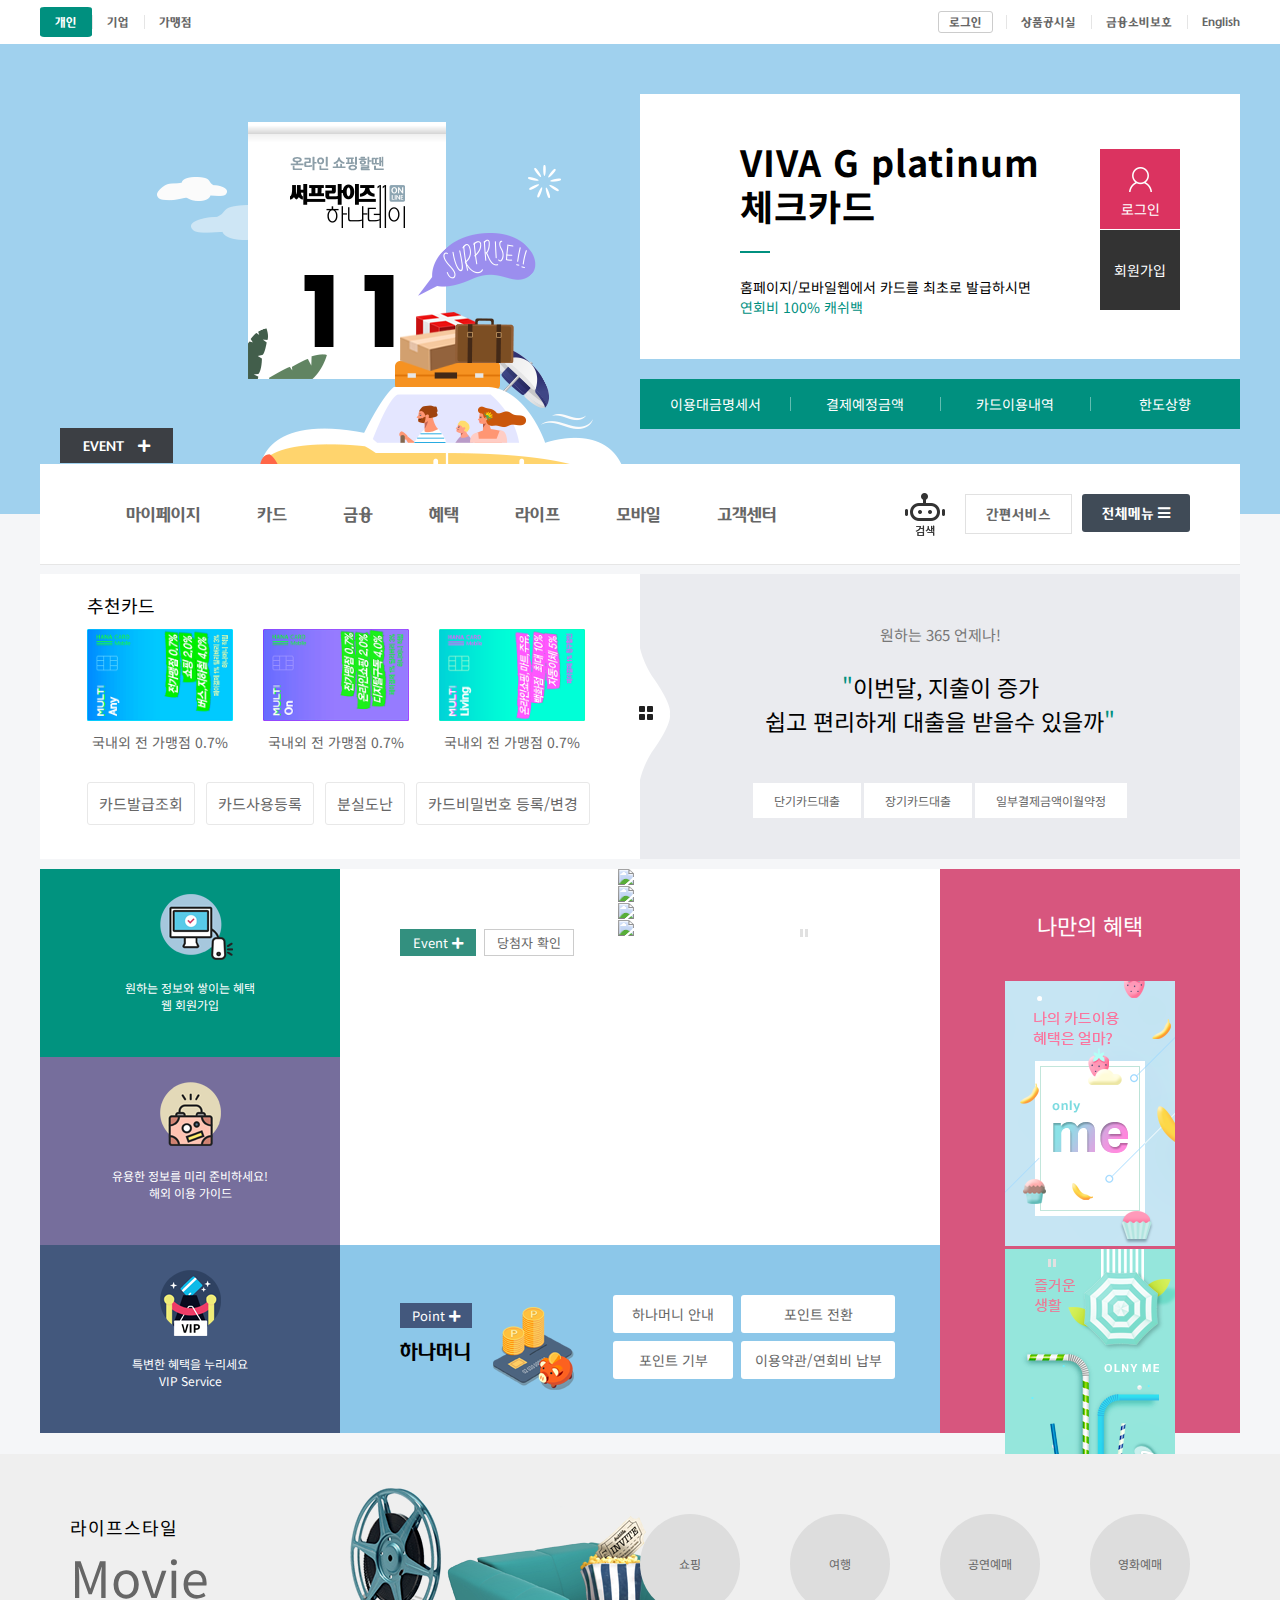
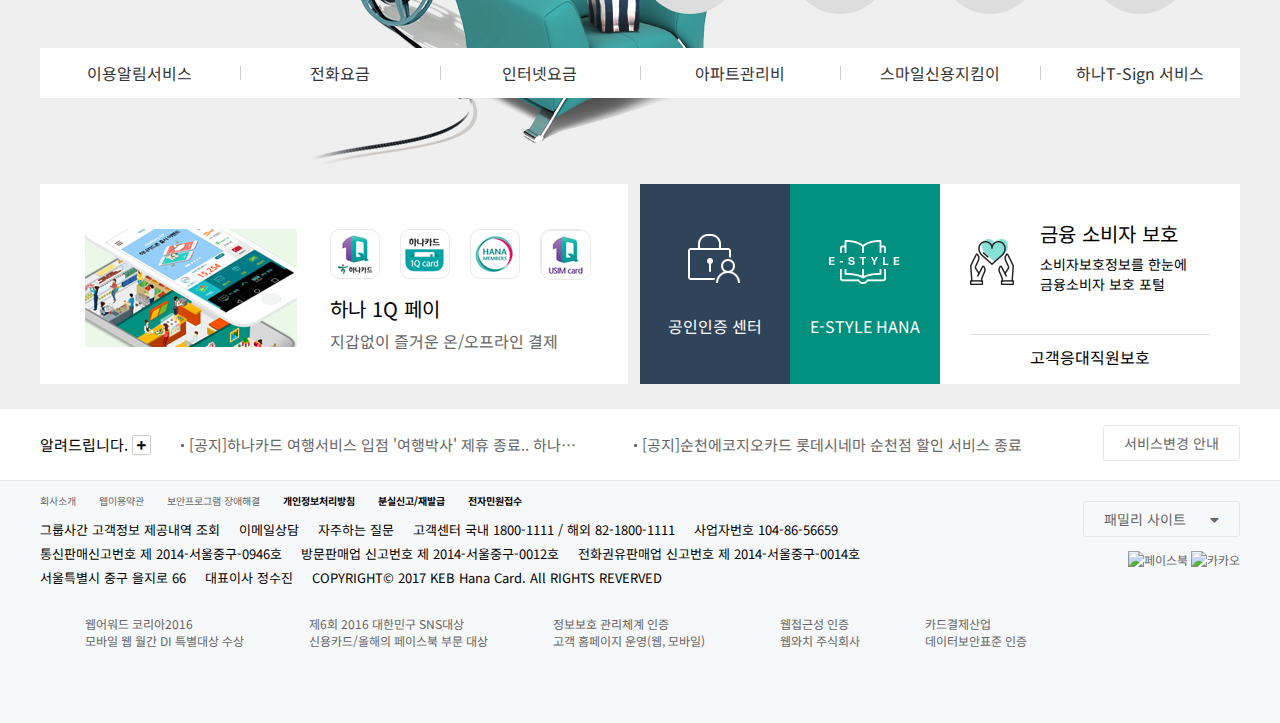
==== commit e251c127: "feat: first commit" ====
--- a/index.html
+++ b/index.html
@@ -416,9 +416,9 @@
                             </ul>
                             <div class="al_text">
                                 <div><a href="#">
-                                    <strong>하나 1Q 페이</strong>
-                                    지갑없이 즐거운 온/오프라인 결제
-                                </a></div>
+                                        <strong>하나 1Q 페이</strong>
+                                        지갑없이 즐거운 온/오프라인 결제
+                                    </a></div>
                             </div>
                         </div><!-- //app_left -->
                         <div class="app_right clearfix">
@@ -438,6 +438,77 @@
                 </div>
             </div><!-- //cont2 -->
         </div><!-- //contents -->
+        <footer id="footer">
+            <div id="footer_notice" class="clearfix">
+                <div class="container">
+                    <div class="notice clearfix">
+                        <h3>알려드립니다. <i class="fas fa-plus"></i></h3>
+                        <ul>
+                            <li><a href="#">[공지]하나카드 여행서비스 입점 '여행박사' 제휴 종료.. 하나카드 여행서비스 입점 '여행박사' 제휴 종료</a></li>
+
+                            <li><a href="#">[공지]순천에코지오카드 롯데시네마 순천점 할인 서비스 종료</a></li>
+                        </ul>
+                        <a href="#" class="notice_btn">서비스변경 안내</a>
+                    </div>
+                </div>
+            </div><!-- //footer_notice -->
+            <div id="footer_info">
+                <div class="container">
+                    <div class="info">
+                        <div class="f_nav">
+                            <ul>
+                                <li><a href="#">회사소개</a></li>
+                                <li><a href="#">웹이용약관</a></li>
+                                <li><a href="#">보안프로그램 장애해결</a></li>
+                                <li><a href="#"><strong>개인정보처리방침</strong></a></li>
+                                <li><a href="#"><strong>분실신고/재발급</strong></a></li>
+                                <li><a href="#"><strong>전자민원접수</strong></a></li>
+                            </ul>
+                        </div><!-- //f_nav -->
+                        <address class="f_address">
+                            <span>그룹사간 고객정보 제공내역 조회</span>
+                            <span>이메일상담</span>
+                            <span>자주하는 질문</span>
+                            <span>고객센터 국내 1800-1111 / 해외 82-1800-1111</span>
+                            <span>사업자번호 104-86-56659</span> <br>
+                            <span>통신판매신고번호 제 2014-서울중구-0946호</span>
+                            <span>방문판매업 신고번호 제 2014-서울중구-0012호</span>
+                            <span>전화권유판매업 신고번호 제 2014-서울중구-0014호</span> <br>
+                            <span>서울특별시 중구 을지로 66</span>
+                            <span>대표이사 정수진</span>
+                            <span>COPYRIGHT&COPY; 2017 KEB Hana Card. All RIGHTS REVERVED</span>
+                        </address><!-- //f_address -->
+                        <div class="f_icon">
+                            <ul class="clearfix">
+                                <li class="fi1"><a href="#">
+                                        웹어워드 코리아2016 <br>
+                                        모바일 웹 월간 DI 특별대상 수상
+                                    </a></li>
+                                <li class="fi2"><a href="#">제6회 2016 대한민구 SNS대상
+                                        <br>신용카드/올해의 페이스북 부문 대상</a></li>
+                                <li class="fi3"><a href="#">정보보호 관리체계 인증
+                                        <br>고객 홈페이지 운영(웹, 모바일)</a></li>
+                                <li class="fi4"><a href="#">웹접근성 인증
+                                        <br>웹와치 주식회사</a></li>
+                                <li class="fi5"><a href="#">카드결제산업
+                                        <br>데이터보안표준 인증</a></li>
+                            </ul>
+                        </div><!-- //f_icon -->
+                        <div class="family_site"><a href="#">패밀리 사이트 <i class="fas fa-caret-down"></i></a></div>
+                        <div class="sns_icon">
+                            <ul>
+                                <li><a href="#">
+                                    <img src="/web/hanacard/img/sns_facebook.png" alt="페이스북">
+                                </a></li>
+                                <li><a href="#">
+                                    <img src="/web/hanacard/img/sns_kakao.png" alt="카카오">
+                                </a></li>
+                            </ul>
+                        </div><!-- //sns_icon -->
+                    </div><!-- //family_site -->
+                </div>
+            </div><!-- //footer_info -->
+        </footer>
     </div>
 
 
--- a/css/style.css
+++ b/css/style.css
@@ -20,6 +20,8 @@
 
 #contents {}
 
+#footer {}
+
 /* #contents layout */
 #cont1 {
     background-color: #f5f6f8;
@@ -41,6 +43,19 @@
     content: "";
     display: block;
     clear: both;
+}
+
+/* footer layout */
+#footer_notice {
+    height: 71px;
+    line-height: 71px;
+    background: #fff;
+    border-bottom: 1px solid #e6e6e6;
+}
+
+#footer_info {
+    height: 242px;
+    background: #f7f8f9;
 }
 
 /* header */
@@ -1299,7 +1314,8 @@
 #app .app_right .ar_ban1 {
     background: #2f4359 url(../img/service_ban01.png) no-repeat center 50px;
     width: 25%;
-    padding-top: 130px;     /* 백그라운드 글자 조절, 패등+ 보더박스 */
+    padding-top: 130px;
+    /* 백그라운드 글자 조절, 패등+ 보더박스 */
     box-sizing: border-box;
 }
 
@@ -1341,4 +1357,189 @@
     padding: 10px 60px 15px;
 }
 
-/* 반응형은 좌우스크롤이 생기지 않아야 */+/* 반응형은 좌우스크롤이 생기지 않아야 */
+
+/* footer_notice */
+.notice {
+    position: relative;
+    overflow: hidden;
+}
+
+.notice h3 {
+    float: left;
+    font-size: 15px;
+    margin-right: 30px;
+}
+
+.notice h3 i {
+    font-size: 10px;
+    border: 1px solid #ccc;
+    border-radius: 2px;
+    padding: 4px;
+    vertical-align: 2px;
+}
+
+/* vertical-align 인라인 요소의 위치 조정 */
+
+.notice ul {
+    float: left;
+}
+
+.notice ul li {
+    position: relative;
+    font-size: 15px;
+    color: #666;
+    display: inline-block;
+    width: 400px;
+    margin-right: 50px;
+    /* 말줄임말 */
+    overflow: hidden;
+    text-overflow: ellipsis;
+    /*  */
+    white-space: nowrap;
+}
+
+.notice ul li a {
+    position: relative;
+    font-size: 15px;
+    color: #666;
+    padding-left: 8px;
+}
+
+.notice ul li a::before {
+    position: absolute;
+    left: 0;
+    top: 10px;
+    content: "";
+    width: 3px;
+    height: 3px;
+    background: #666;
+    border-radius: 1px;
+}
+
+.notice .notice_btn {
+    position: absolute;
+    right: 0;
+    top: 16px;
+    border: 1px solid #e6e6e6;
+    font-size: 14px;
+    border-radius: 3px;
+    /* 사각형에는 보통 redius들어가있음 */
+    line-height: 20px;
+    padding: 7px 20px;
+}
+
+/* footer info */
+.info {
+    position: relative;
+}
+
+.info a {
+    color: #666;
+}
+
+.info a:hover {
+    color: #00907F;
+}
+
+.info .f_nav {}
+
+.info .f_nav ul {}
+
+.info .f_nav ul li {
+    display: inline-block;
+    padding: 10px;
+}
+
+.info .f_nav ul li:first-child {
+    padding-left: 0;
+}
+
+.info .f_nav ul li a {
+    font-size: 10px;
+}
+
+.info .f_nav ul li a strong {
+    color: #000;
+    font-weight: bold;
+}
+
+.info .f_nav ul li:hover a strong {
+    color: #00907f;
+}
+
+.info .f_address {
+    font-size: 13px;
+    line-height: 24px;
+}
+
+.info .f_address span {
+    padding-right: 15px;
+}
+
+.info .f_icon {
+    margin-top: 20px;
+}
+
+.info .f_icon ul {}
+
+.info .f_icon ul li {
+    float: left;
+    background: #ccc;
+    background-repeat: 15px;
+    padding: 5px 15px 5px 50px;
+}
+
+.info .f_icon ul .fi1 {
+    background: url(/web/hanacard/img/mark01.png) no-repeat 0 5px;
+    padding-left: 45px;
+}
+
+.info .f_icon ul .fi2 {
+    background: url(/web/hanacard/img/mark02.png) no-repeat no-repeat 0 5px;
+}
+
+.info .f_icon ul .fi3 {
+    background: url(/web/hanacard/img/mark03.png) no-repeat no-repeat 0 5px;
+}
+
+.info .f_icon ul .fi4 {
+    background: url(/web/hanacard/img/mark04.png) no-repeat no-repeat 0 5px;
+    padding-left: 60px;
+}
+
+.info .f_icon ul .fi5 {
+    background: url(/web/hanacard/img/mark05.png) no-repeat no-repeat 0 5px;
+}
+
+.info .f_icon ul li a {}
+
+.info .family_site {
+    position: absolute;
+    right: 0;
+    top: 20px;
+    font-size: 14px;
+    border: 1px solid #e6e6e6;
+    border-radius: 3px;
+    padding: 7px 20px;
+}
+
+.info .family_site a {}
+
+.info .family_site a i {
+    padding-left: 20px;
+}
+
+.info .sns_icon {
+    position: absolute;
+    right: 0;
+    top: 70px;
+}
+
+.info .sns_icon ul {}
+
+.info .sns_icon ul li {display: inline;}
+
+.info .sns_icon ul li a {}
+
+.info .sns_icon ul li a img {}